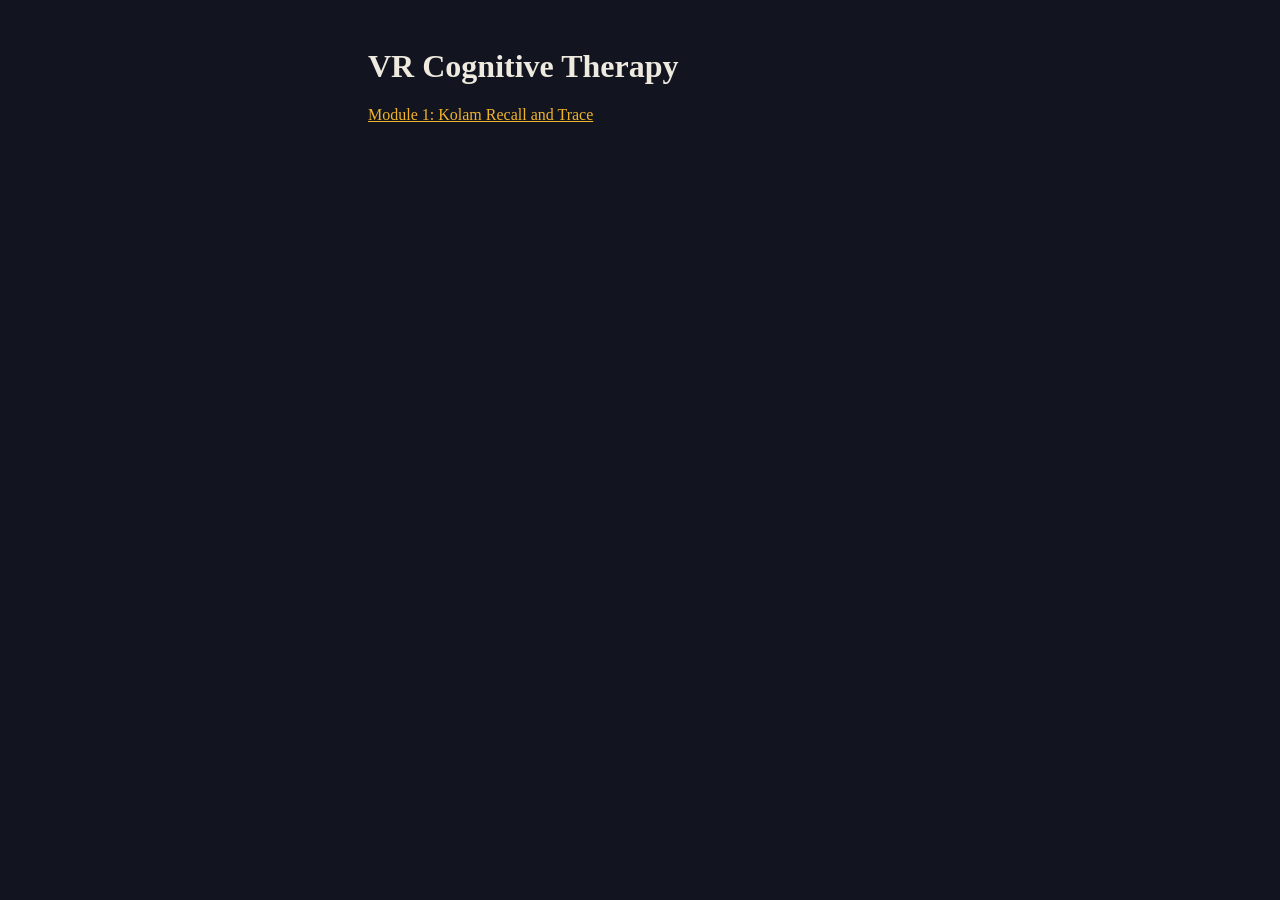
==== index.html @ 5c8557eb "feat(kolam): initial Module 1 with hand tracking, adaptive loop, logging" ====
<!doctype html><html lang="en"><meta charset="utf-8"><meta name="viewport" content="width=device-width,initial-scale=1">
<title>VR Cognitive Therapy</title>
<body style="font-family:Georgia,serif;background:#12141f;color:#efeadf;max-width:34rem;margin:3rem auto;padding:0 1rem">
<h1>VR Cognitive Therapy</h1>
<p><a style="color:#f0b429" href="modules/kolam/">Module 1: Kolam Recall and Trace</a></p>
</body></html>
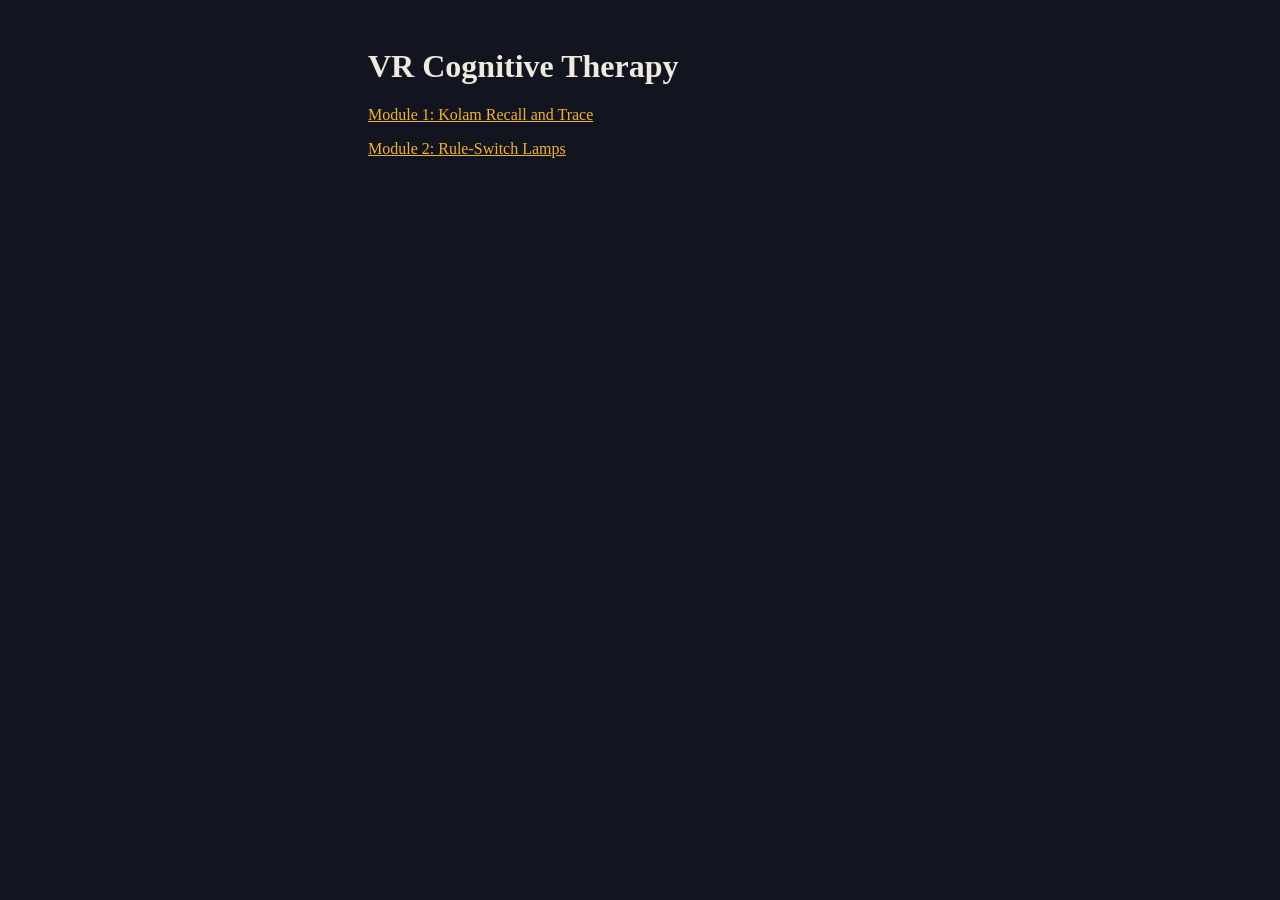
==== commit 096c81db: "feat(rules): add Module 2 rule-switch go/no-go game" ====
--- a/index.html
+++ b/index.html
@@ -3,4 +3,5 @@
 <body style="font-family:Georgia,serif;background:#12141f;color:#efeadf;max-width:34rem;margin:3rem auto;padding:0 1rem">
 <h1>VR Cognitive Therapy</h1>
 <p><a style="color:#f0b429" href="modules/kolam/">Module 1: Kolam Recall and Trace</a></p>
+<p><a style="color:#f0b429" href="modules/rules/">Module 2: Rule-Switch Lamps</a></p>
 </body></html>
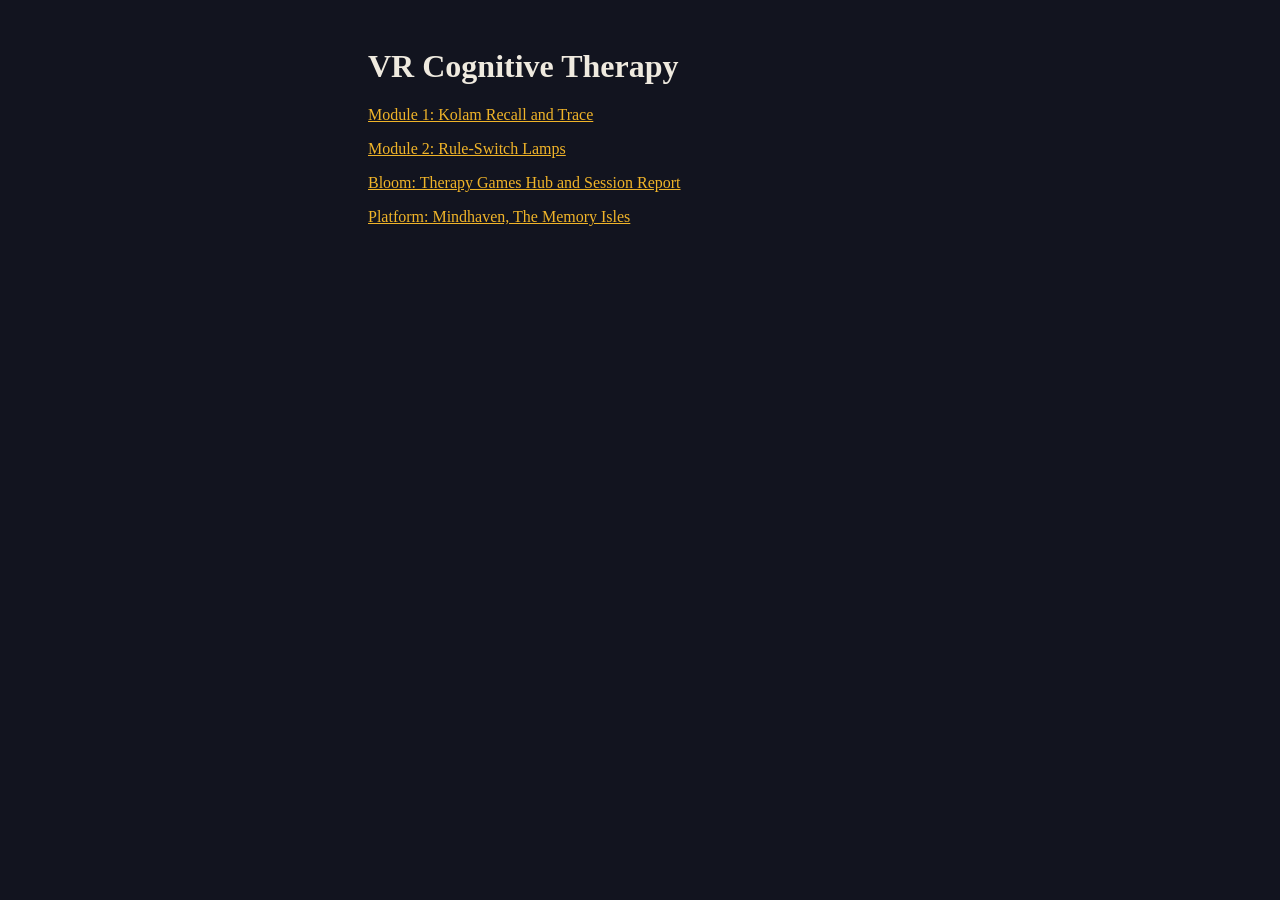
==== commit cb6138fe: "feat: add Bloom hub, shared games engine and Mindhaven island" ====
--- a/index.html
+++ b/index.html
@@ -4,4 +4,6 @@
 <h1>VR Cognitive Therapy</h1>
 <p><a style="color:#f0b429" href="modules/kolam/">Module 1: Kolam Recall and Trace</a></p>
 <p><a style="color:#f0b429" href="modules/rules/">Module 2: Rule-Switch Lamps</a></p>
+<p><a style="color:#f0b429" href="modules/hub/">Bloom: Therapy Games Hub and Session Report</a></p>
+<p><a style="color:#f0b429" href="modules/mindhaven/">Platform: Mindhaven, The Memory Isles</a></p>
 </body></html>
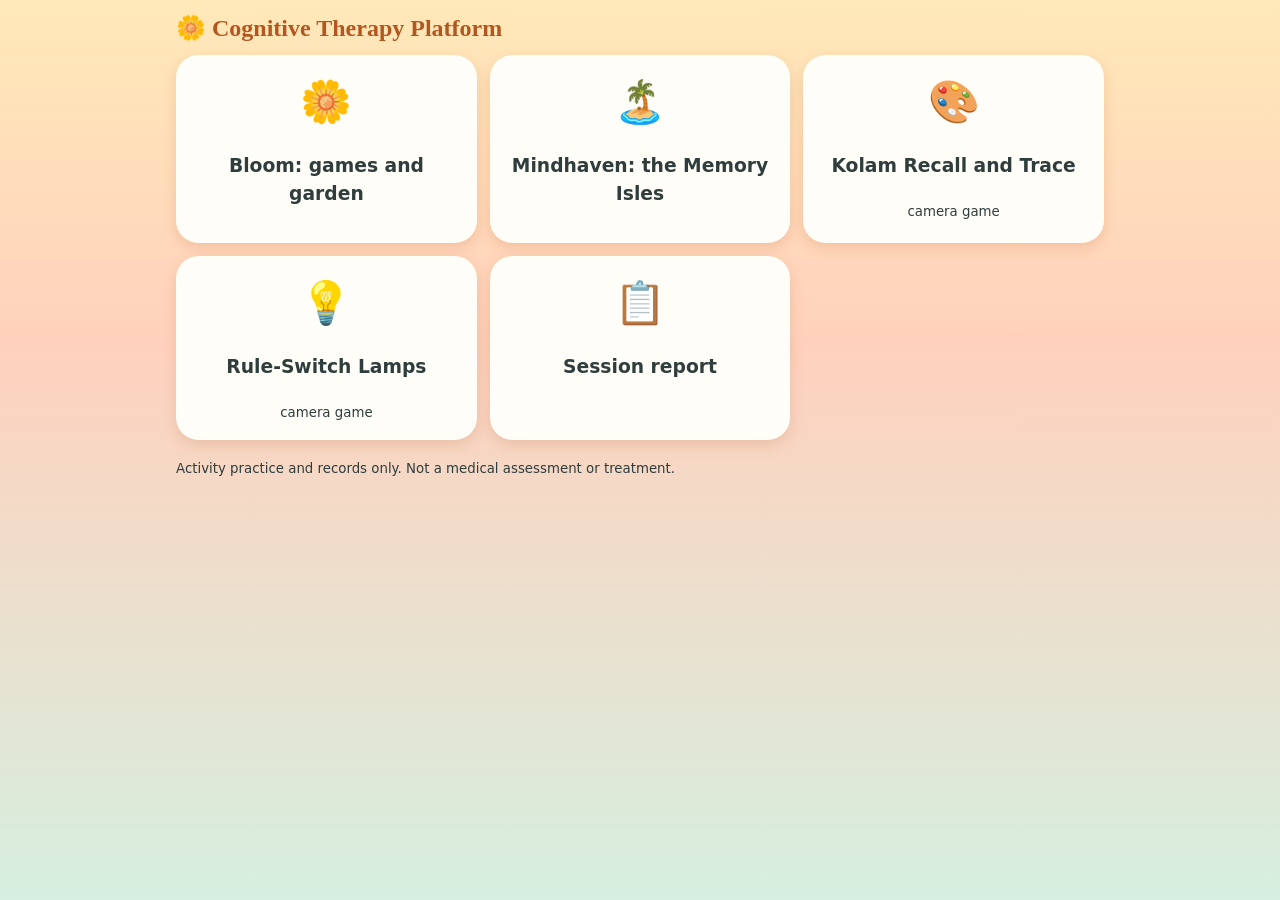
==== commit 98f1ddb2: "feat: cohesive theme across hub, Mindhaven and camera games" ====
--- a/index.html
+++ b/index.html
@@ -1,9 +1,6 @@
 <!doctype html><html lang="en"><meta charset="utf-8"><meta name="viewport" content="width=device-width,initial-scale=1">
-<title>VR Cognitive Therapy</title>
-<body style="font-family:Georgia,serif;background:#12141f;color:#efeadf;max-width:34rem;margin:3rem auto;padding:0 1rem">
-<h1>VR Cognitive Therapy</h1>
-<p><a style="color:#f0b429" href="modules/kolam/">Module 1: Kolam Recall and Trace</a></p>
-<p><a style="color:#f0b429" href="modules/rules/">Module 2: Rule-Switch Lamps</a></p>
-<p><a style="color:#f0b429" href="modules/hub/">Bloom: Therapy Games Hub and Session Report</a></p>
-<p><a style="color:#f0b429" href="modules/mindhaven/">Platform: Mindhaven, The Memory Isles</a></p>
-</body></html>
+<title>Cognitive Therapy Platform</title><link rel="stylesheet" href="core/theme.css">
+<style>.g{display:grid;grid-template-columns:repeat(auto-fill,minmax(15rem,1fr));gap:.8rem;max-width:60rem;margin:0 auto;padding:0 1rem}.t{display:block;text-decoration:none;color:var(--ink);background:var(--card);border-radius:1.4rem;padding:1rem;text-align:center;box-shadow:0 5px 14px #b4561f2e}.t b{font-size:2.6rem;display:block}.t:hover{transform:translateY(-2px)}</style>
+<header class="top"><h1>🌼 Cognitive Therapy Platform</h1></header>
+<div class="g"><a class="t" href="modules/hub/"><b>🌼</b><h3>Bloom: games and garden</h3></a><a class="t" href="modules/mindhaven/"><b>🏝️</b><h3>Mindhaven: the Memory Isles</h3></a><a class="t" href="modules/kolam/"><b>🎨</b><h3>Kolam Recall and Trace</h3><small>camera game</small></a><a class="t" href="modules/rules/"><b>💡</b><h3>Rule-Switch Lamps</h3><small>camera game</small></a><a class="t" href="modules/hub/#report"><b>📋</b><h3>Session report</h3></a></div>
+<p style="max-width:60rem;margin:1rem auto;padding:0 1rem"><small>Activity practice and records only. Not a medical assessment or treatment.</small></p>
--- a/core/theme.css
+++ b/core/theme.css
@@ -0,0 +1,10 @@
+/* Shared cheerful theme for the camera games, matching Bloom and Mindhaven */
+:root{--sun:#ffd98a;--peach:#ffb59a;--leaf:#6fbf86;--ink:#2f3d3c;--card:#fffdf8;--teal:#2a7f86;--acc:#e8833a}
+*{box-sizing:border-box}
+body{margin:0;font:1rem/1.5 system-ui,Segoe UI,sans-serif;color:var(--ink);background:linear-gradient(#ffe9b8,#ffd1bd 38%,#d6efe0);min-height:100vh}
+h1,h2{font-family:Georgia,serif;color:#b4561f;margin:.3rem 0}
+.top{max-width:60rem;margin:0 auto;padding:.6rem 1rem;display:flex;flex-wrap:wrap;gap:.5rem 1rem;align-items:center}
+.top h1{font-size:1.5rem;margin:0}.top a{color:var(--teal);font-weight:600;text-decoration:none;padding:.4rem .8rem;border-radius:.9rem;background:#fffdf8cc}
+.card{background:var(--card);border-radius:1.4rem;padding:1.1rem;margin:.8rem auto;max-width:60rem;box-shadow:0 5px 16px #b4561f26}
+.btn{min-height:2.8rem;padding:.4rem 1rem;border-radius:1rem;border:3px solid var(--teal);background:#fff;font:inherit;font-weight:600;cursor:pointer;margin:.15rem;color:var(--ink)}
+.btn.pri{background:var(--teal);color:#fff}.btn:focus-visible,a:focus-visible{outline:4px solid #7a4bd6;outline-offset:2px}
